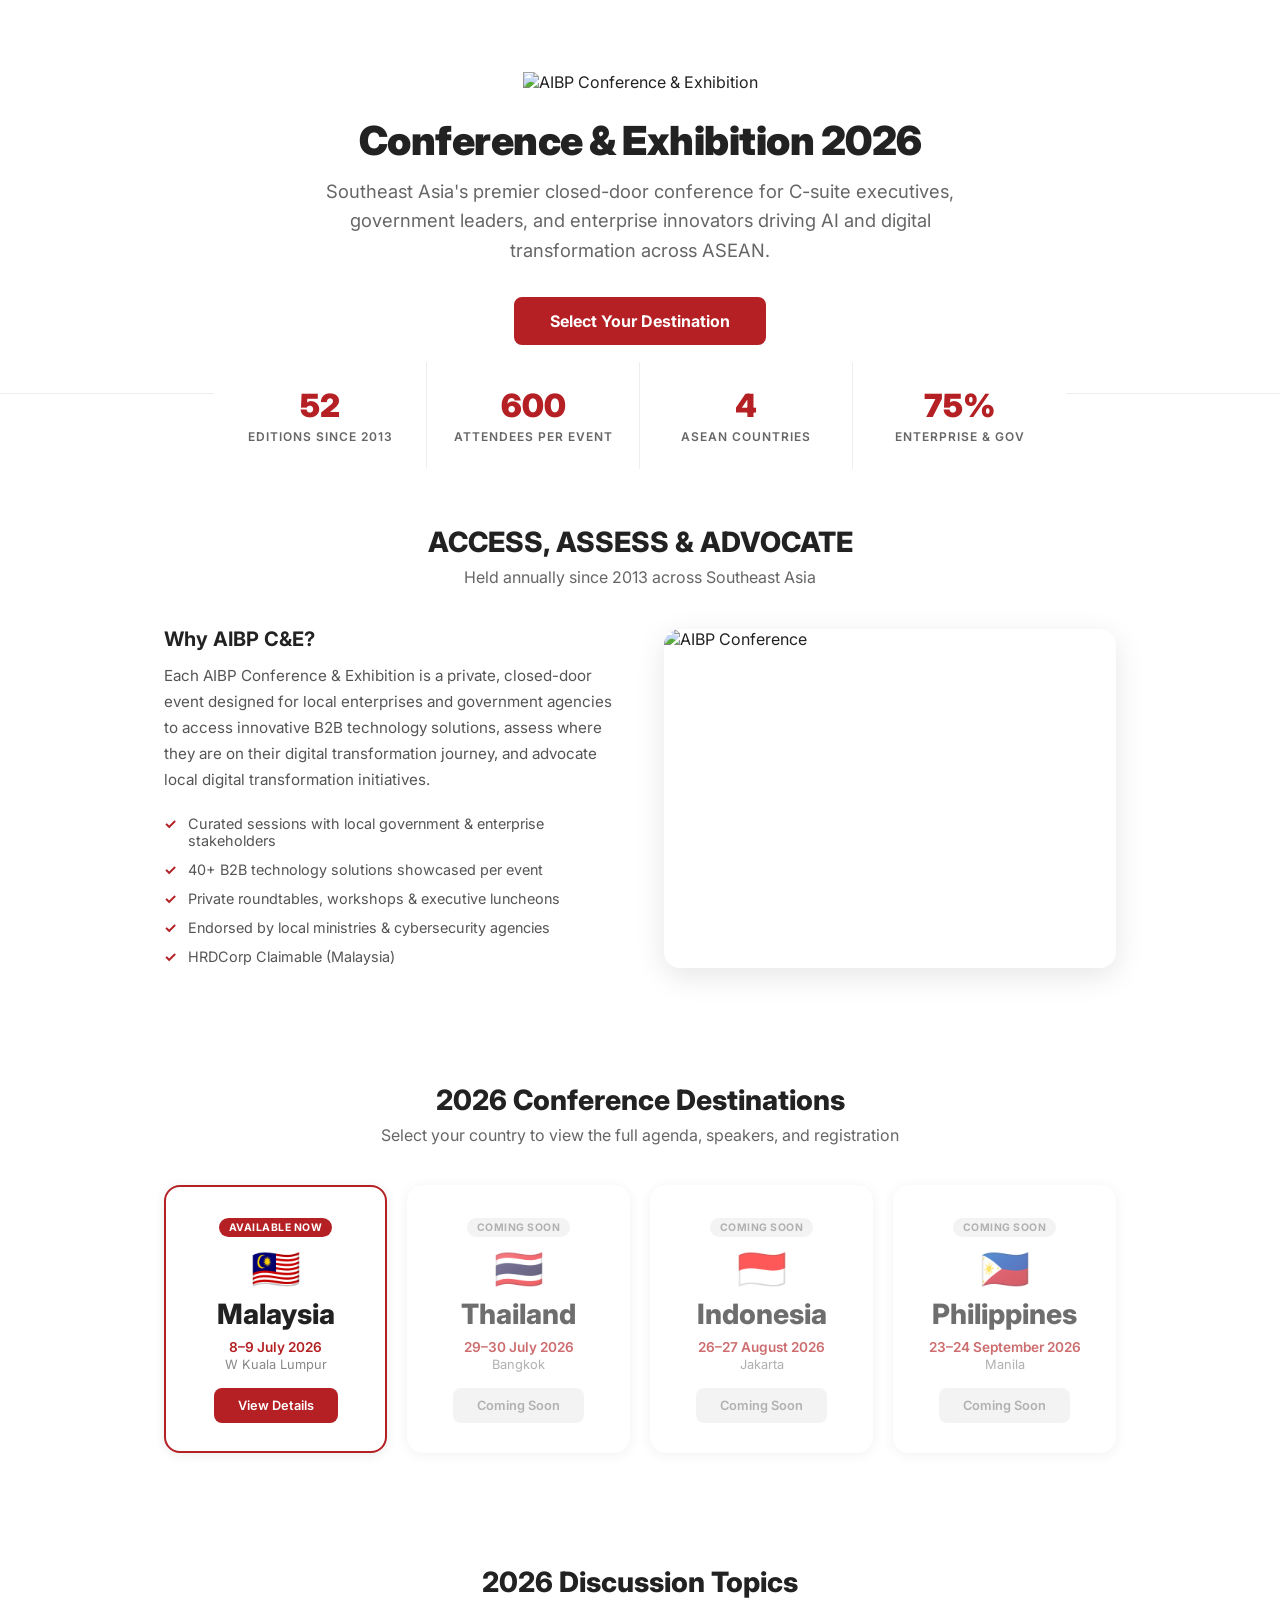
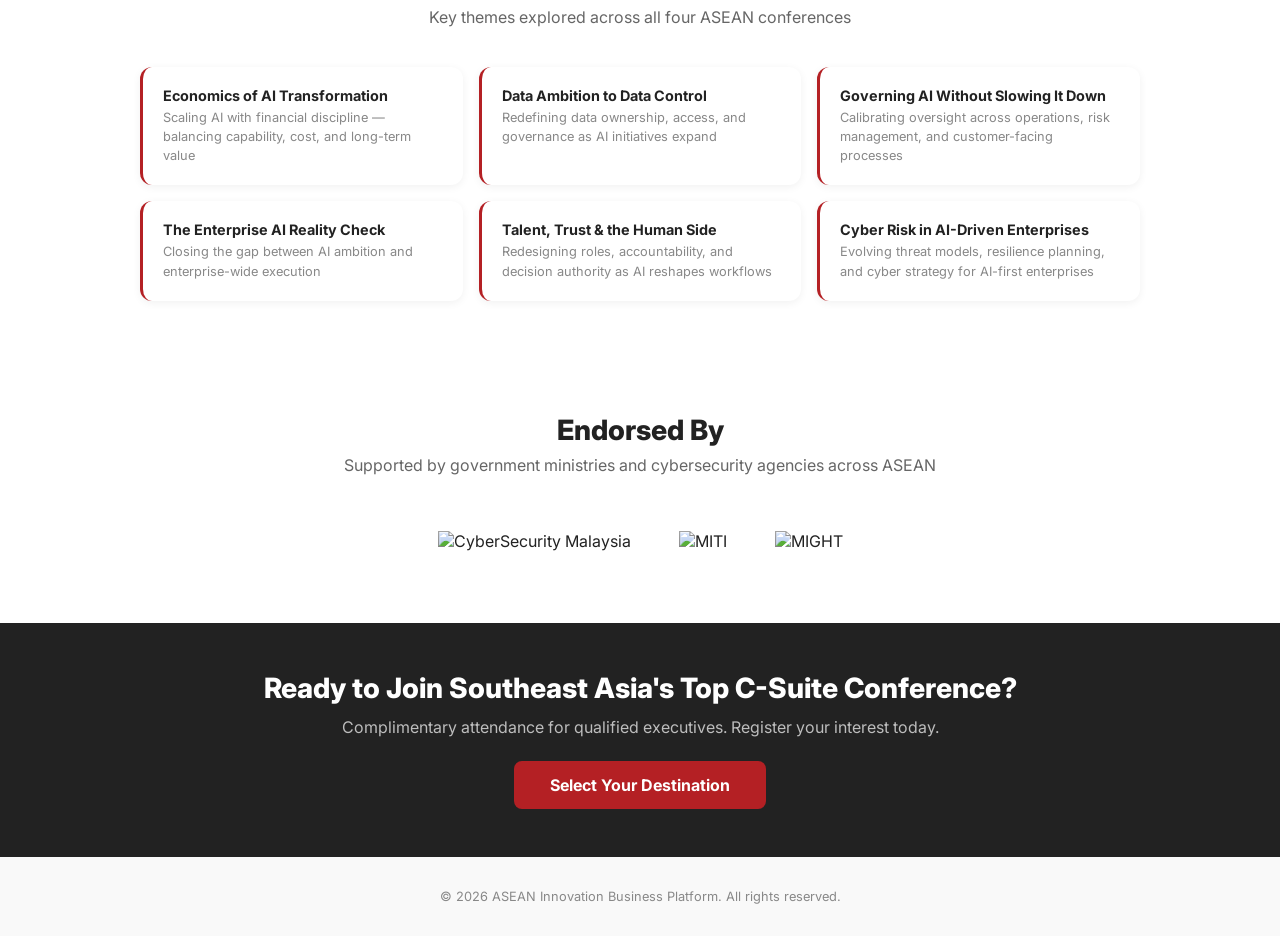
==== index.html @ 48648d50 "fix: tone down hub page to match aibp.sg — white bg, red accents only - Hero: white background (was " ====
<!DOCTYPE html>
<html lang="en">
<head>
    <meta charset="UTF-8">
    <meta name="viewport" content="width=device-width, initial-scale=1.0">
    <title>AIBP Conference & Exhibition 2026 | ASEAN Innovation Business Platform</title>
    <meta name="description" content="AIBP Conference & Exhibition 2026 across ASEAN — Malaysia, Thailand, Indonesia, Philippines. Join 600+ C-suite executives shaping digital transformation.">
    <link href="https://fonts.googleapis.com/css2?family=Inter:wght@400;500;600;700;800;900&display=swap" rel="stylesheet">
    <style>
        *, *::before, *::after { margin: 0; padding: 0; box-sizing: border-box; }
        html { scroll-behavior: smooth; }
        body { font-family: 'Inter', sans-serif; color: #222; background: #fff; }
        a { text-decoration: none; }

        /* Hero */
        .hub-hero {
            background: #fff;
            color: #222;
            text-align: center;
            padding: 4.5rem 1.5rem 3rem;
            border-bottom: 1px solid #eee;
        }
        .hub-logo { max-width: 440px; height: auto; margin-bottom: 1.5rem; }
        .hub-hero h1 { font-size: 2.5rem; font-weight: 900; margin-bottom: 0.75rem; letter-spacing: -0.5px; color: #222; }
        .hub-hero p { font-size: 1.15rem; color: #666; max-width: 640px; margin: 0 auto 2rem; line-height: 1.6; }
        .hub-hero-cta { display: inline-block; background: #b42024; color: #fff; padding: 14px 36px; border-radius: 8px; font-weight: 700; font-size: 1rem; transition: background 0.2s, transform 0.15s; }
        .hub-hero-cta:hover { background: #931a1d; transform: translateY(-2px); }

        /* Stats */
        .hub-stats {
            display: grid;
            grid-template-columns: repeat(4, 1fr);
            max-width: 900px;
            margin: -2rem auto 0;
            padding: 0 1.5rem;
            position: relative;
            z-index: 2;
        }
        .hub-stat {
            background: #fff;
            text-align: center;
            padding: 1.5rem 1rem;
            border-right: 1px solid #eee;
        }
        .hub-stat:first-child { border-radius: 12px 0 0 12px; }
        .hub-stat:last-child { border-radius: 0 12px 12px 0; border-right: none; }
        .hub-stat-num { font-size: 2rem; font-weight: 900; color: #b42024; display: block; }
        .hub-stat-label { font-size: 0.75rem; color: #666; font-weight: 600; text-transform: uppercase; letter-spacing: 1px; margin-top: 4px; }

        /* Section */
        .hub-section { max-width: 1000px; margin: 0 auto; padding: 3.5rem 1.5rem; }
        .hub-section h2 { font-size: 1.75rem; font-weight: 800; text-align: center; margin-bottom: 0.5rem; color: #222; }
        .hub-section .sub { font-size: 1rem; color: #666; text-align: center; margin-bottom: 2.5rem; }

        /* About grid */
        .hub-about { display: grid; grid-template-columns: 1fr 1fr; gap: 3rem; align-items: center; margin-top: 1rem; }
        .hub-about-text h3 { font-size: 1.25rem; font-weight: 700; color: #222; margin-bottom: 0.75rem; }
        .hub-about-text p { font-size: 0.95rem; color: #555; line-height: 1.7; margin-bottom: 1rem; }
        .hub-about-features { list-style: none; }
        .hub-about-features li { padding: 6px 0 6px 24px; position: relative; font-size: 0.9rem; color: #555; }
        .hub-about-features li::before { content: "\2713"; position: absolute; left: 0; color: #b42024; font-weight: 700; }
        .hub-about-img { width: 100%; border-radius: 16px; object-fit: cover; aspect-ratio: 4/3; box-shadow: 0 8px 30px rgba(0,0,0,0.1); }

        /* Country cards */
        .hub-grid {
            display: grid;
            grid-template-columns: repeat(4, 1fr);
            gap: 1.25rem;
        }
        .hub-card {
            background: #fff;
            border-radius: 16px;
            padding: 1.75rem 1.25rem;
            text-align: center;
            box-shadow: 0 2px 12px rgba(0,0,0,0.08);
            transition: transform 0.2s, box-shadow 0.2s;
            border: 2px solid transparent;
            position: relative;
        }
        .hub-card:hover { transform: translateY(-4px); box-shadow: 0 8px 24px rgba(0,0,0,0.12); }
        .hub-card--active { border-color: #b42024; }
        .hub-card--soon { opacity: 0.65; }
        .hub-card--soon:hover { opacity: 0.8; }
        .hub-badge { display: inline-block; font-size: 0.65rem; font-weight: 700; text-transform: uppercase; letter-spacing: 0.5px; padding: 3px 10px; border-radius: 999px; margin-bottom: 0.75rem; }
        .hub-badge--available { background: #b42024; color: #fff; }
        .hub-badge--soon { background: #eee; color: #888; }
        .hub-flag { font-size: 2.5rem; line-height: 1; margin-bottom: 0.5rem; }
        .hub-country { font-size: 1.15rem; font-weight: 700; margin-bottom: 0.35rem; }
        .hub-date { font-size: 0.85rem; font-weight: 600; color: #b42024; margin-bottom: 0.15rem; }
        .hub-venue { font-size: 0.8rem; color: #888; margin-bottom: 1rem; }
        .hub-btn { display: inline-block; padding: 10px 24px; border-radius: 8px; font-size: 0.8rem; font-weight: 600; transition: all 0.2s; }
        .hub-btn--primary { background: #b42024; color: #fff; }
        .hub-btn--primary:hover { background: #931a1d; }
        .hub-btn--disabled { background: #eee; color: #888; cursor: default; pointer-events: none; }

        /* Topics */
        .hub-topics {
            display: grid;
            grid-template-columns: repeat(3, 1fr);
            gap: 1rem;
            margin-top: 0.5rem;
        }
        .hub-topic {
            background: #fff;
            border-radius: 12px;
            padding: 1.25rem;
            border-left: 3px solid #b42024;
            box-shadow: 0 2px 8px rgba(0,0,0,0.06);
        }
        .hub-topic h4 { font-size: 0.9rem; font-weight: 700; color: #222; margin-bottom: 4px; }
        .hub-topic p { font-size: 0.8rem; color: #888; line-height: 1.5; }

        /* Endorsers */
        .hub-endorsers {
            display: flex;
            justify-content: center;
            align-items: center;
            gap: 3rem;
            flex-wrap: wrap;
            padding: 1rem 0;
        }
        .hub-endorsers img { max-height: 100px; max-width: 240px; object-fit: contain; }

        /* CTA banner */
        .hub-cta-banner {
            background: #222;
            color: #fff;
            text-align: center;
            padding: 3rem 1.5rem;
        }
        .hub-cta-banner h2 { font-size: 1.75rem; font-weight: 800; margin-bottom: 0.75rem; }
        .hub-cta-banner p { color: rgba(255,255,255,0.7); margin-bottom: 1.5rem; font-size: 1rem; }
        .hub-cta-banner a { display: inline-block; background: #b42024; color: #fff; padding: 14px 36px; border-radius: 8px; font-weight: 700; transition: background 0.2s; }
        .hub-cta-banner a:hover { background: #931a1d; }

        /* Footer */
        .hub-footer { text-align: center; padding: 2rem 1.5rem; font-size: 0.8rem; color: #888; background: #f9f9f9; }

        /* Responsive */
        @media (max-width: 900px) {
            .hub-grid { grid-template-columns: repeat(2, 1fr); }
            .hub-topics { grid-template-columns: 1fr 1fr; }
        }
        @media (max-width: 640px) {
            .hub-hero h1 { font-size: 1.75rem; }
            .hub-hero p { font-size: 1rem; }
            .hub-stats { grid-template-columns: repeat(2, 1fr); }
            .hub-stat:nth-child(2) { border-radius: 0 12px 0 0; border-right: none; }
            .hub-stat:nth-child(1) { border-radius: 12px 0 0 0; }
            .hub-stat:nth-child(3) { border-radius: 0 0 0 12px; }
            .hub-stat:nth-child(4) { border-radius: 0 0 12px 0; }
            .hub-grid { grid-template-columns: 1fr; }
            .hub-topics { grid-template-columns: 1fr; }
            .hub-about { grid-template-columns: 1fr; }
            .hub-logo { max-width: 220px; }
        }
    </style>
</head>
<body>

<!-- Hero -->
<section class="hub-hero">
    <img src="https://images.squarespace-cdn.com/content/6316ec4bc3127239ee7b0786/1716539968465-AG33I78VY2N3EPY2H12P/AIBP+Conference+%26+Exhibition+Logo.png?content-type=image%2Fpng" alt="AIBP Conference & Exhibition" class="hub-logo">
    <h1>Conference & Exhibition 2026</h1>
    <p>Southeast Asia's premier closed-door conference for C-suite executives, government leaders, and enterprise innovators driving AI and digital transformation across ASEAN.</p>
    <a href="#destinations" class="hub-hero-cta">Select Your Destination</a>
</section>

<!-- Stats -->
<div class="hub-stats">
    <div class="hub-stat"><span class="hub-stat-num">52</span><span class="hub-stat-label">Editions Since 2013</span></div>
    <div class="hub-stat"><span class="hub-stat-num">600</span><span class="hub-stat-label">Attendees Per Event</span></div>
    <div class="hub-stat"><span class="hub-stat-num">4</span><span class="hub-stat-label">ASEAN Countries</span></div>
    <div class="hub-stat"><span class="hub-stat-num">75%</span><span class="hub-stat-label">Enterprise & Gov</span></div>
</div>

<!-- About -->
<section class="hub-section">
    <h2>ACCESS, ASSESS & ADVOCATE</h2>
    <p class="sub">Held annually since 2013 across Southeast Asia</p>
    <div class="hub-about">
        <div class="hub-about-text">
            <h3>Why AIBP C&E?</h3>
            <p>Each AIBP Conference & Exhibition is a private, closed-door event designed for local enterprises and government agencies to access innovative B2B technology solutions, assess where they are on their digital transformation journey, and advocate local digital transformation initiatives.</p>
            <ul class="hub-about-features">
                <li>Curated sessions with local government & enterprise stakeholders</li>
                <li>40+ B2B technology solutions showcased per event</li>
                <li>Private roundtables, workshops & executive luncheons</li>
                <li>Endorsed by local ministries & cybersecurity agencies</li>
                <li>HRDCorp Claimable (Malaysia)</li>
            </ul>
        </div>
        <img src="https://images.squarespace-cdn.com/content/v1/6316ec4bc3127239ee7b0786/1662446705204-MY6KP22CR0LCW8GGX3HV/img225.jpg?format=750w" alt="AIBP Conference" class="hub-about-img">
    </div>
</section>

<!-- Destinations -->
<section class="hub-section" id="destinations">
    <h2>2026 Conference Destinations</h2>
    <p class="sub">Select your country to view the full agenda, speakers, and registration</p>
    <div class="hub-grid">
        <div class="hub-card hub-card--active">
            <span class="hub-badge hub-badge--available">Available Now</span>
            <div class="hub-flag">&#x1F1F2;&#x1F1FE;</div>
            <h2 class="hub-country">Malaysia</h2>
            <p class="hub-date">8–9 July 2026</p>
            <p class="hub-venue">W Kuala Lumpur</p>
            <a href="malaysia.html" class="hub-btn hub-btn--primary">View Details</a>
        </div>
        <div class="hub-card hub-card--soon">
            <span class="hub-badge hub-badge--soon">Coming Soon</span>
            <div class="hub-flag">&#x1F1F9;&#x1F1ED;</div>
            <h2 class="hub-country">Thailand</h2>
            <p class="hub-date">29–30 July 2026</p>
            <p class="hub-venue">Bangkok</p>
            <a class="hub-btn hub-btn--disabled">Coming Soon</a>
        </div>
        <div class="hub-card hub-card--soon">
            <span class="hub-badge hub-badge--soon">Coming Soon</span>
            <div class="hub-flag">&#x1F1EE;&#x1F1E9;</div>
            <h2 class="hub-country">Indonesia</h2>
            <p class="hub-date">26–27 August 2026</p>
            <p class="hub-venue">Jakarta</p>
            <a class="hub-btn hub-btn--disabled">Coming Soon</a>
        </div>
        <div class="hub-card hub-card--soon">
            <span class="hub-badge hub-badge--soon">Coming Soon</span>
            <div class="hub-flag">&#x1F1F5;&#x1F1ED;</div>
            <h2 class="hub-country">Philippines</h2>
            <p class="hub-date">23–24 September 2026</p>
            <p class="hub-venue">Manila</p>
            <a class="hub-btn hub-btn--disabled">Coming Soon</a>
        </div>
    </div>
</section>

<!-- Discussion Topics -->
<section class="hub-section" style="background:#fff; max-width:100%; padding: 3.5rem 1.5rem;">
    <div style="max-width:1000px; margin:0 auto;">
        <h2>2026 Discussion Topics</h2>
        <p class="sub">Key themes explored across all four ASEAN conferences</p>
        <div class="hub-topics">
            <div class="hub-topic"><h4>Economics of AI Transformation</h4><p>Scaling AI with financial discipline — balancing capability, cost, and long-term value</p></div>
            <div class="hub-topic"><h4>Data Ambition to Data Control</h4><p>Redefining data ownership, access, and governance as AI initiatives expand</p></div>
            <div class="hub-topic"><h4>Governing AI Without Slowing It Down</h4><p>Calibrating oversight across operations, risk management, and customer-facing processes</p></div>
            <div class="hub-topic"><h4>The Enterprise AI Reality Check</h4><p>Closing the gap between AI ambition and enterprise-wide execution</p></div>
            <div class="hub-topic"><h4>Talent, Trust & the Human Side</h4><p>Redesigning roles, accountability, and decision authority as AI reshapes workflows</p></div>
            <div class="hub-topic"><h4>Cyber Risk in AI-Driven Enterprises</h4><p>Evolving threat models, resilience planning, and cyber strategy for AI-first enterprises</p></div>
        </div>
    </div>
</section>

<!-- Endorsed -->
<section class="hub-section">
    <h2>Endorsed By</h2>
    <p class="sub">Supported by government ministries and cybersecurity agencies across ASEAN</p>
    <div class="hub-endorsers">
        <img src="https://images.squarespace-cdn.com/content/v1/6316ec4bc3127239ee7b0786/3ad2a4b7-608b-4555-aaea-90bc7c5eba1d/CyberSecurity+Malaysia.png?format=300w" alt="CyberSecurity Malaysia">
        <img src="https://images.squarespace-cdn.com/content/v1/6316ec4bc3127239ee7b0786/127970aa-2c97-4604-ae54-da8514ea26c7/LOGO+MITI+%28JATA%29_NEW2023-bi.png?format=300w" alt="MITI">
        <img src="https://images.squarespace-cdn.com/content/v1/6316ec4bc3127239ee7b0786/4add81ba-af60-4aa1-a537-ad76790c5e4c/MIGHT.png?format=300w" alt="MIGHT">
    </div>
</section>

<!-- CTA -->
<section class="hub-cta-banner">
    <h2>Ready to Join Southeast Asia's Top C-Suite Conference?</h2>
    <p>Complimentary attendance for qualified executives. Register your interest today.</p>
    <a href="#destinations">Select Your Destination</a>
</section>

<!-- Footer -->
<footer class="hub-footer">
    &copy; 2026 ASEAN Innovation Business Platform. All rights reserved.
</footer>

</body>
</html>
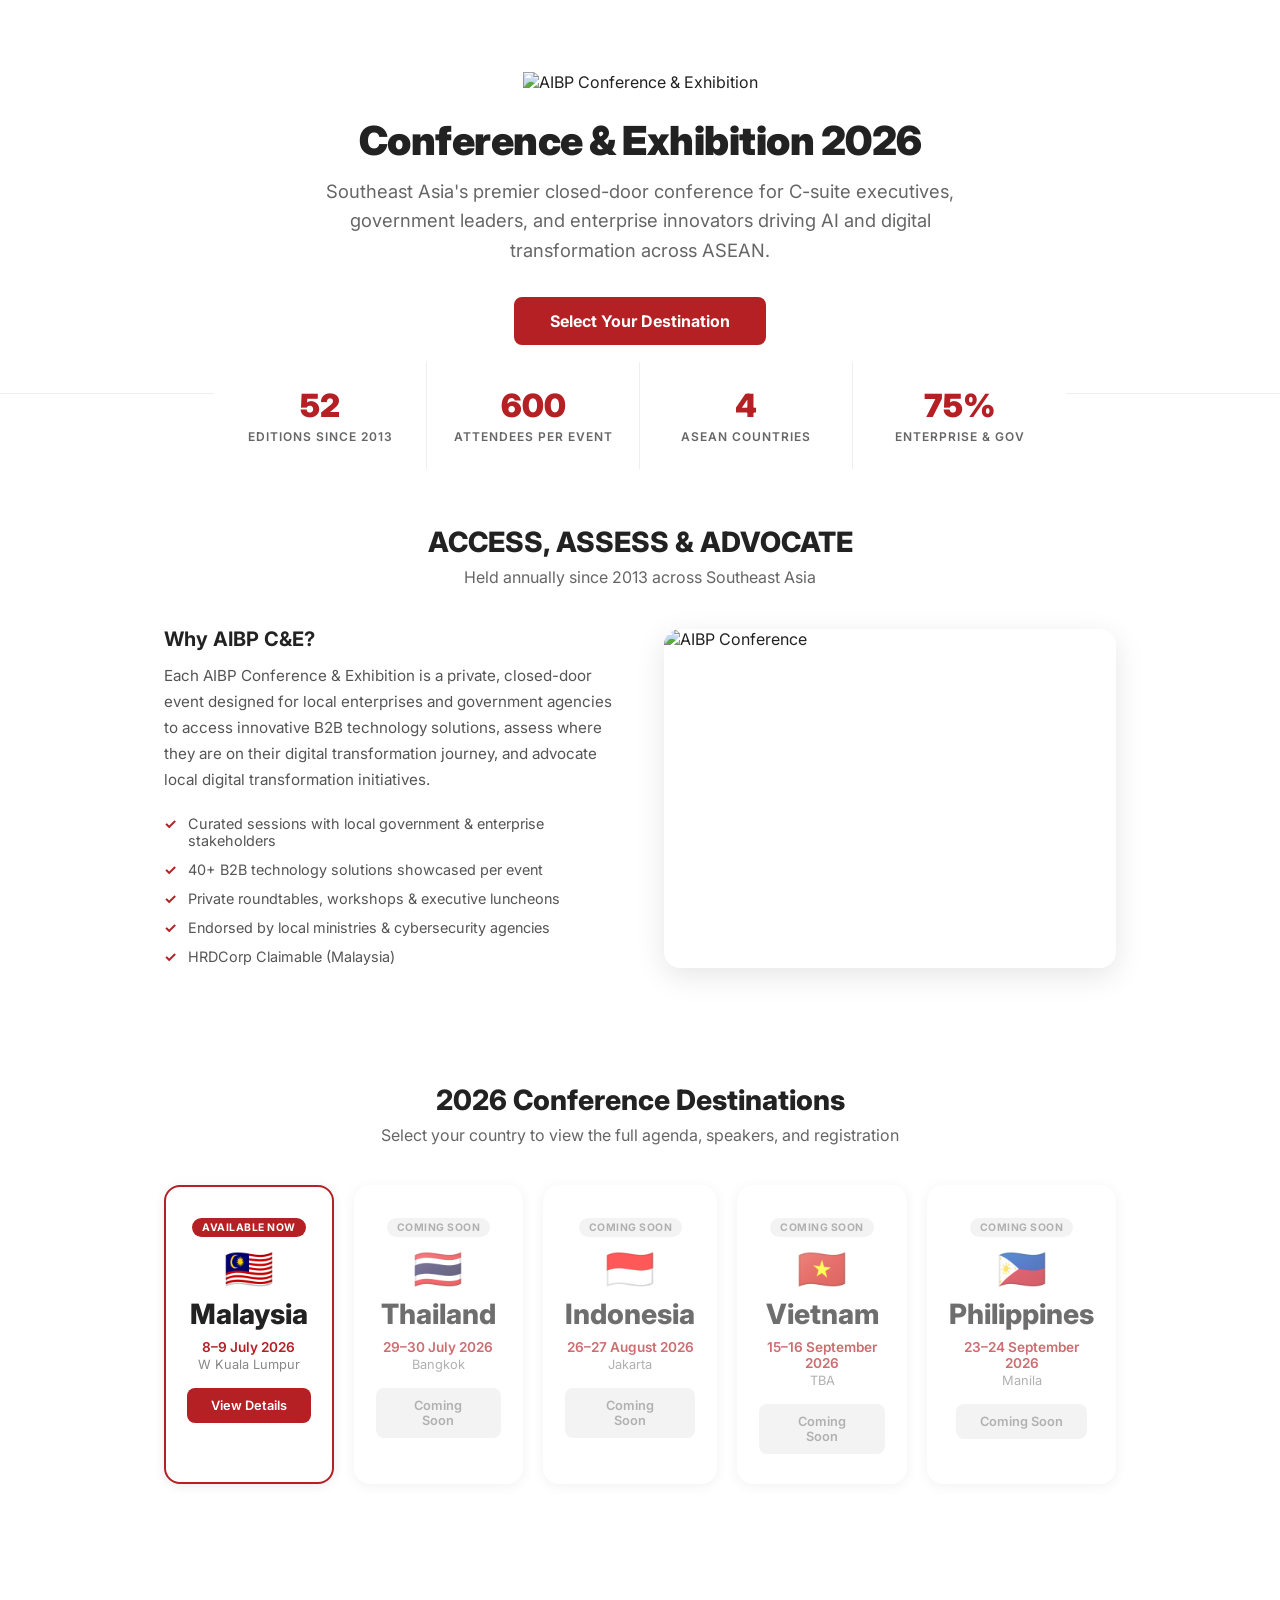
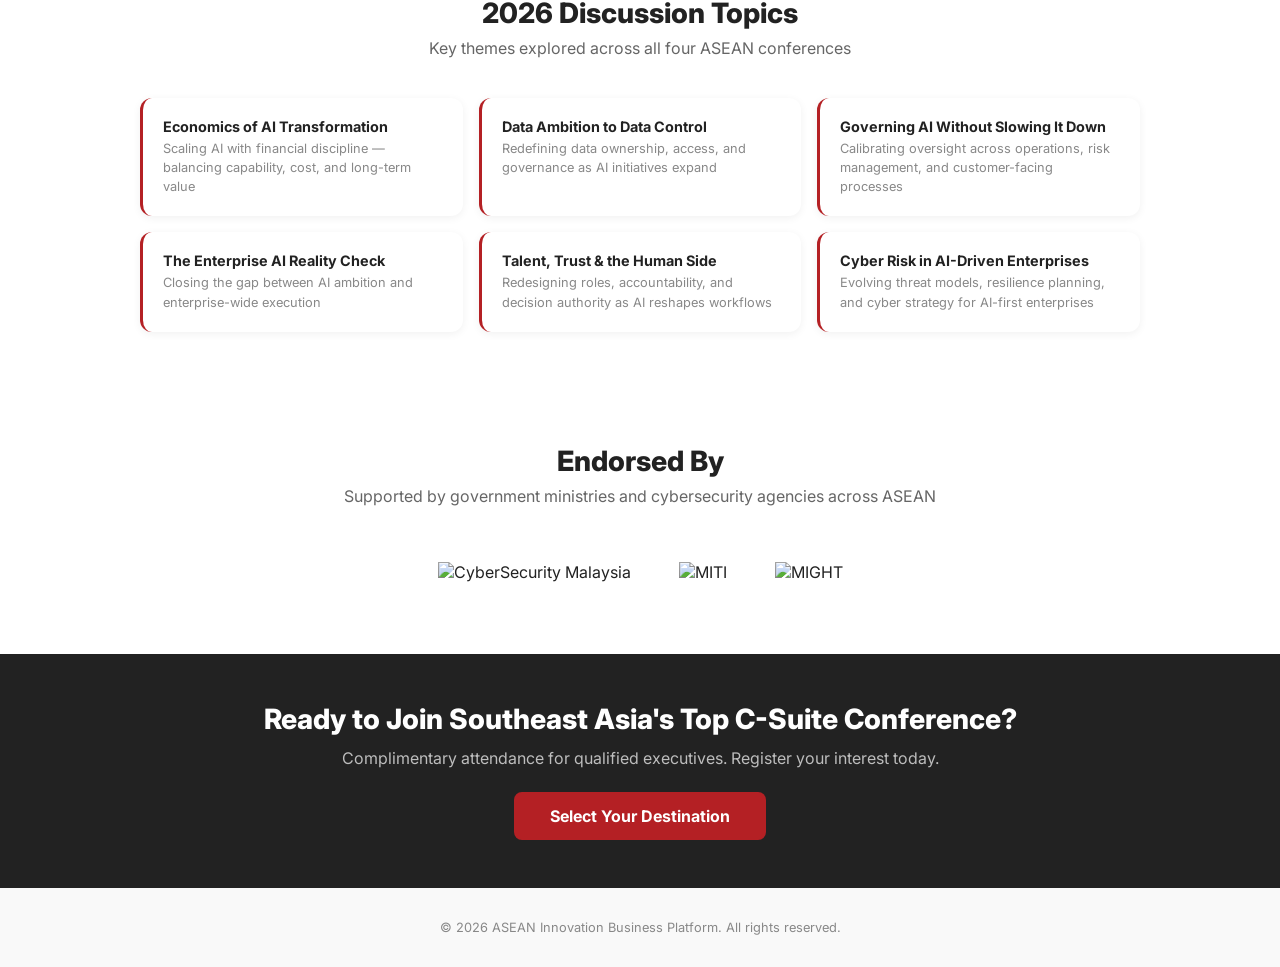
==== commit 1fb6d488: "feat: add Vietnam (15-16 Sep 2026) to hub page destinations - 5 countries now: MY, TH, ID, VN, PH - " ====
--- a/index.html
+++ b/index.html
@@ -64,7 +64,7 @@
         /* Country cards */
         .hub-grid {
             display: grid;
-            grid-template-columns: repeat(4, 1fr);
+            grid-template-columns: repeat(5, 1fr);
             gap: 1.25rem;
         }
         .hub-card {
@@ -138,7 +138,7 @@
 
         /* Responsive */
         @media (max-width: 900px) {
-            .hub-grid { grid-template-columns: repeat(2, 1fr); }
+            .hub-grid { grid-template-columns: repeat(3, 1fr); }
             .hub-topics { grid-template-columns: 1fr 1fr; }
         }
         @media (max-width: 640px) {
@@ -225,6 +225,14 @@
         </div>
         <div class="hub-card hub-card--soon">
             <span class="hub-badge hub-badge--soon">Coming Soon</span>
+            <div class="hub-flag">&#x1F1FB;&#x1F1F3;</div>
+            <h2 class="hub-country">Vietnam</h2>
+            <p class="hub-date">15–16 September 2026</p>
+            <p class="hub-venue">TBA</p>
+            <a class="hub-btn hub-btn--disabled">Coming Soon</a>
+        </div>
+        <div class="hub-card hub-card--soon">
+            <span class="hub-badge hub-badge--soon">Coming Soon</span>
             <div class="hub-flag">&#x1F1F5;&#x1F1ED;</div>
             <h2 class="hub-country">Philippines</h2>
             <p class="hub-date">23–24 September 2026</p>
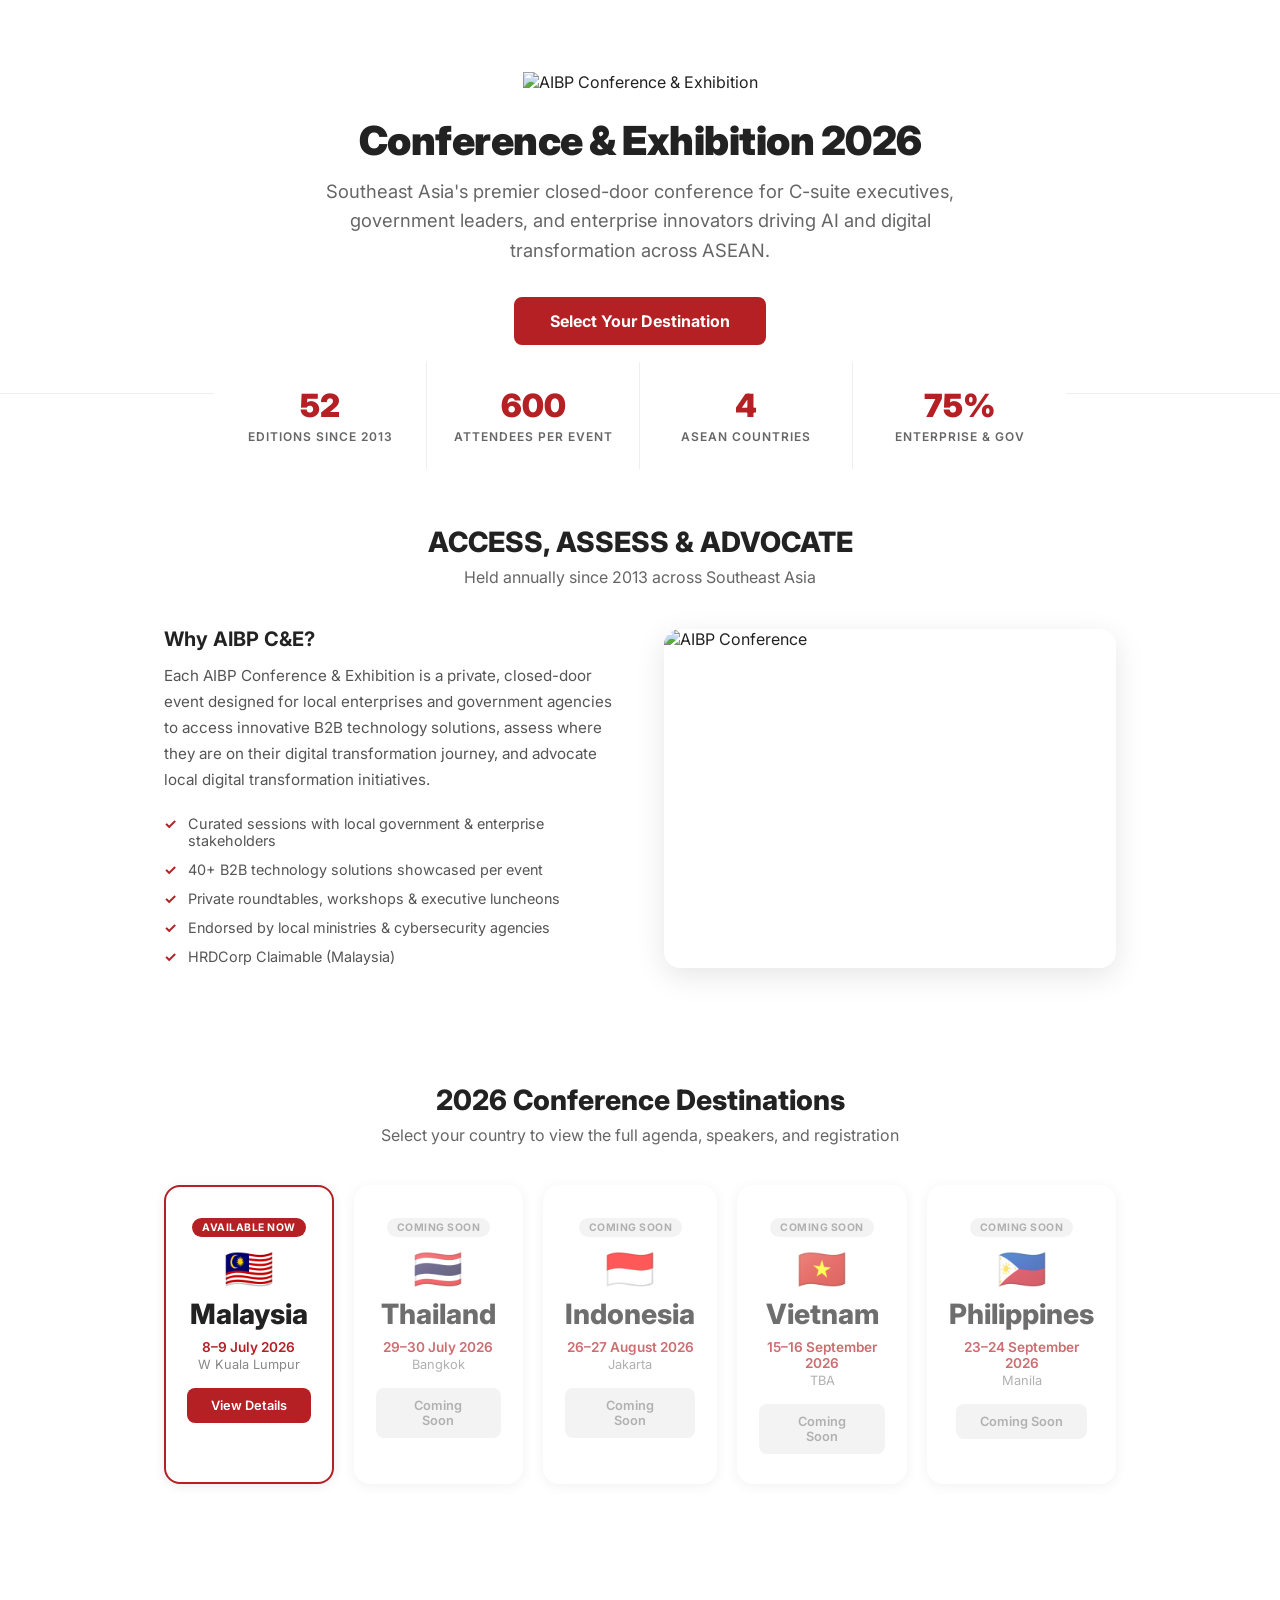
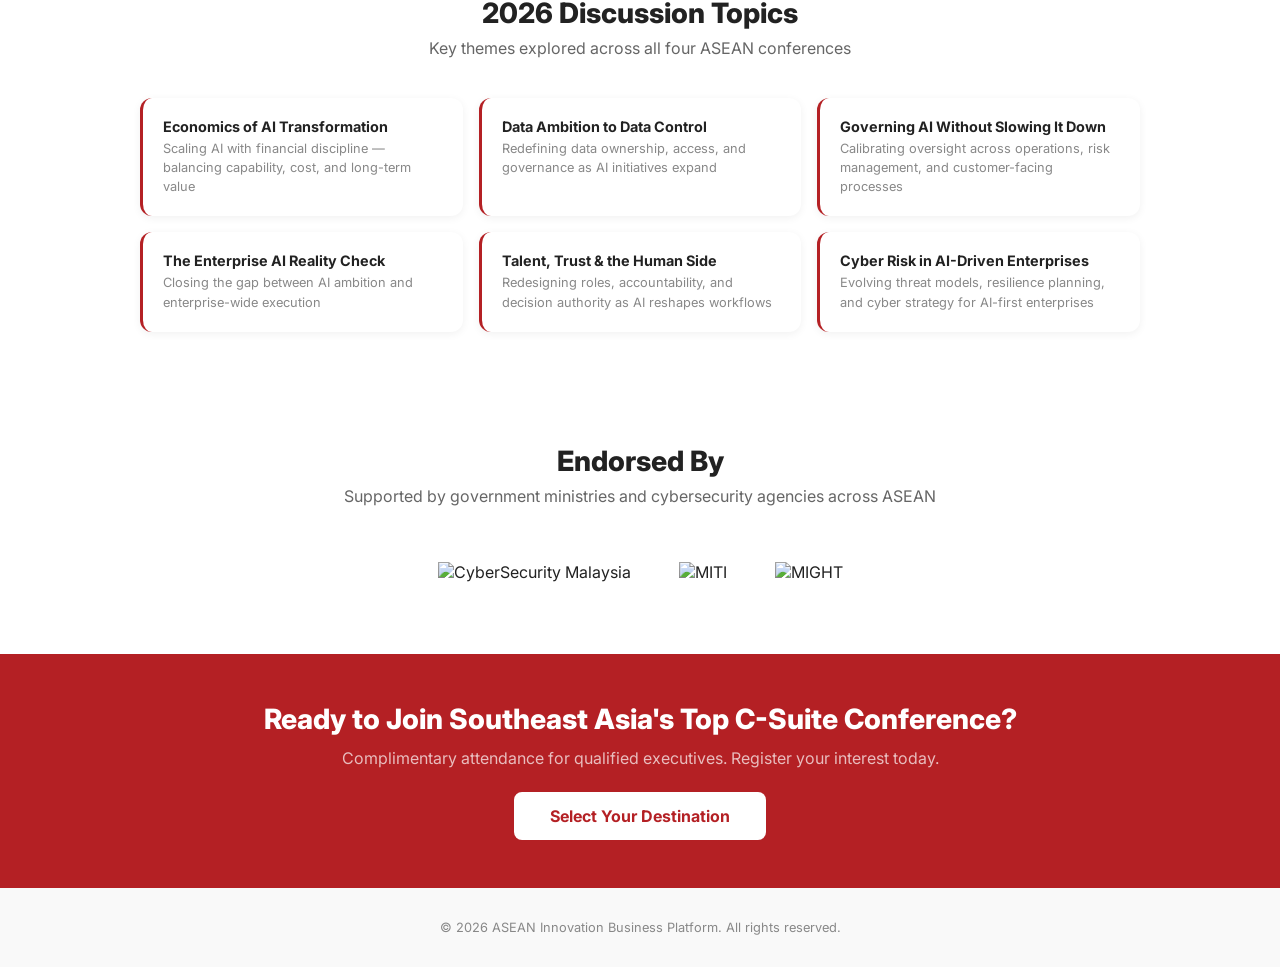
==== commit 75d3d887: "Remove all dark/black section backgrounds — use red or cream instead - Stats bar, registration, podc" ====
--- a/index.html
+++ b/index.html
@@ -123,15 +123,15 @@
 
         /* CTA banner */
         .hub-cta-banner {
-            background: #222;
+            background: #b42024;
             color: #fff;
             text-align: center;
             padding: 3rem 1.5rem;
         }
         .hub-cta-banner h2 { font-size: 1.75rem; font-weight: 800; margin-bottom: 0.75rem; }
         .hub-cta-banner p { color: rgba(255,255,255,0.7); margin-bottom: 1.5rem; font-size: 1rem; }
-        .hub-cta-banner a { display: inline-block; background: #b42024; color: #fff; padding: 14px 36px; border-radius: 8px; font-weight: 700; transition: background 0.2s; }
-        .hub-cta-banner a:hover { background: #931a1d; }
+        .hub-cta-banner a { display: inline-block; background: #fff; color: #b42024; padding: 14px 36px; border-radius: 8px; font-weight: 700; transition: background 0.2s; }
+        .hub-cta-banner a:hover { background: #f5f0eb; }
 
         /* Footer */
         .hub-footer { text-align: center; padding: 2rem 1.5rem; font-size: 0.8rem; color: #888; background: #f9f9f9; }
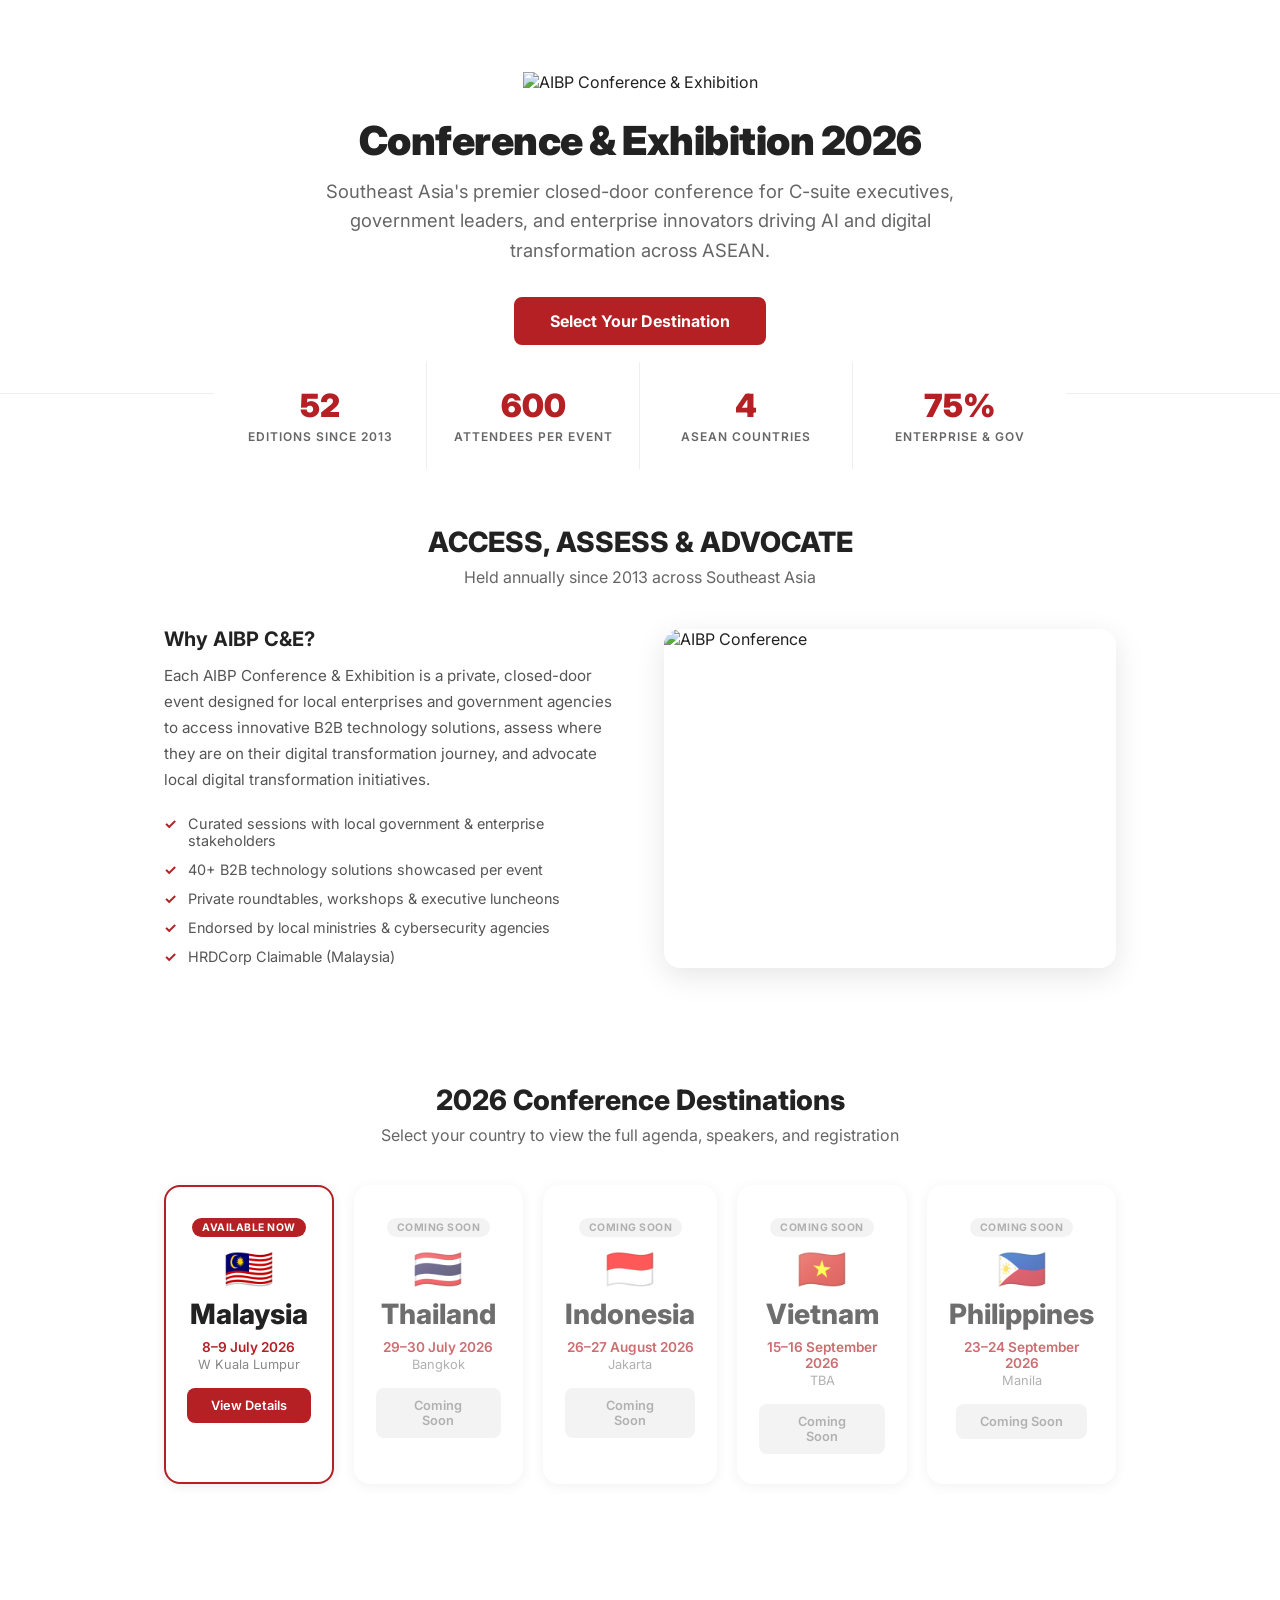
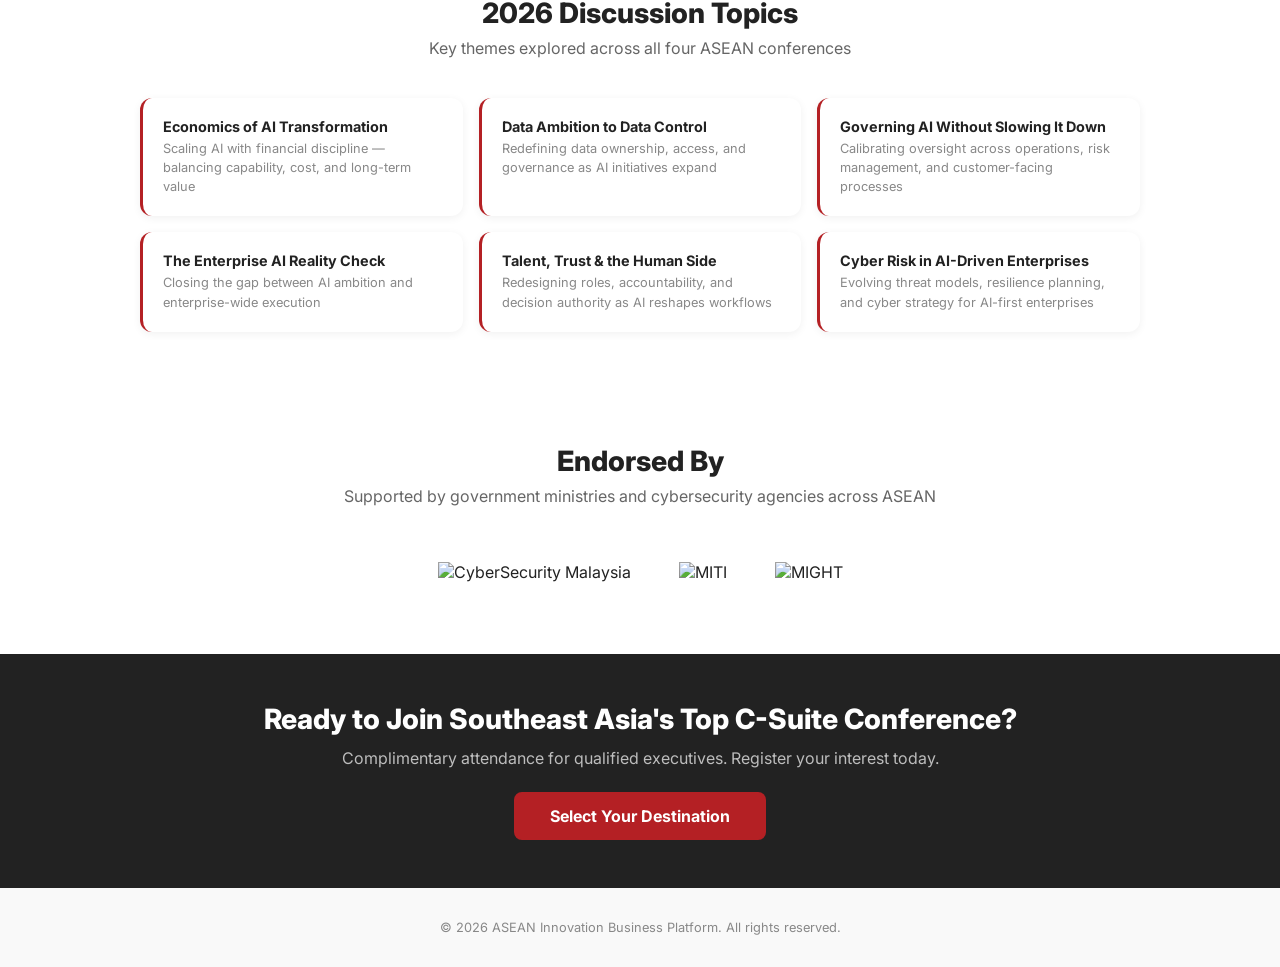
==== commit 3fcf9d67: "Revert malaysia page to original brown color scheme - styles.css restored to original brown/gold the" ====
--- a/index.html
+++ b/index.html
@@ -123,15 +123,15 @@
 
         /* CTA banner */
         .hub-cta-banner {
-            background: #b42024;
+            background: #222;
             color: #fff;
             text-align: center;
             padding: 3rem 1.5rem;
         }
         .hub-cta-banner h2 { font-size: 1.75rem; font-weight: 800; margin-bottom: 0.75rem; }
         .hub-cta-banner p { color: rgba(255,255,255,0.7); margin-bottom: 1.5rem; font-size: 1rem; }
-        .hub-cta-banner a { display: inline-block; background: #fff; color: #b42024; padding: 14px 36px; border-radius: 8px; font-weight: 700; transition: background 0.2s; }
-        .hub-cta-banner a:hover { background: #f5f0eb; }
+        .hub-cta-banner a { display: inline-block; background: #b42024; color: #fff; padding: 14px 36px; border-radius: 8px; font-weight: 700; transition: background 0.2s; }
+        .hub-cta-banner a:hover { background: #931a1d; }
 
         /* Footer */
         .hub-footer { text-align: center; padding: 2rem 1.5rem; font-size: 0.8rem; color: #888; background: #f9f9f9; }
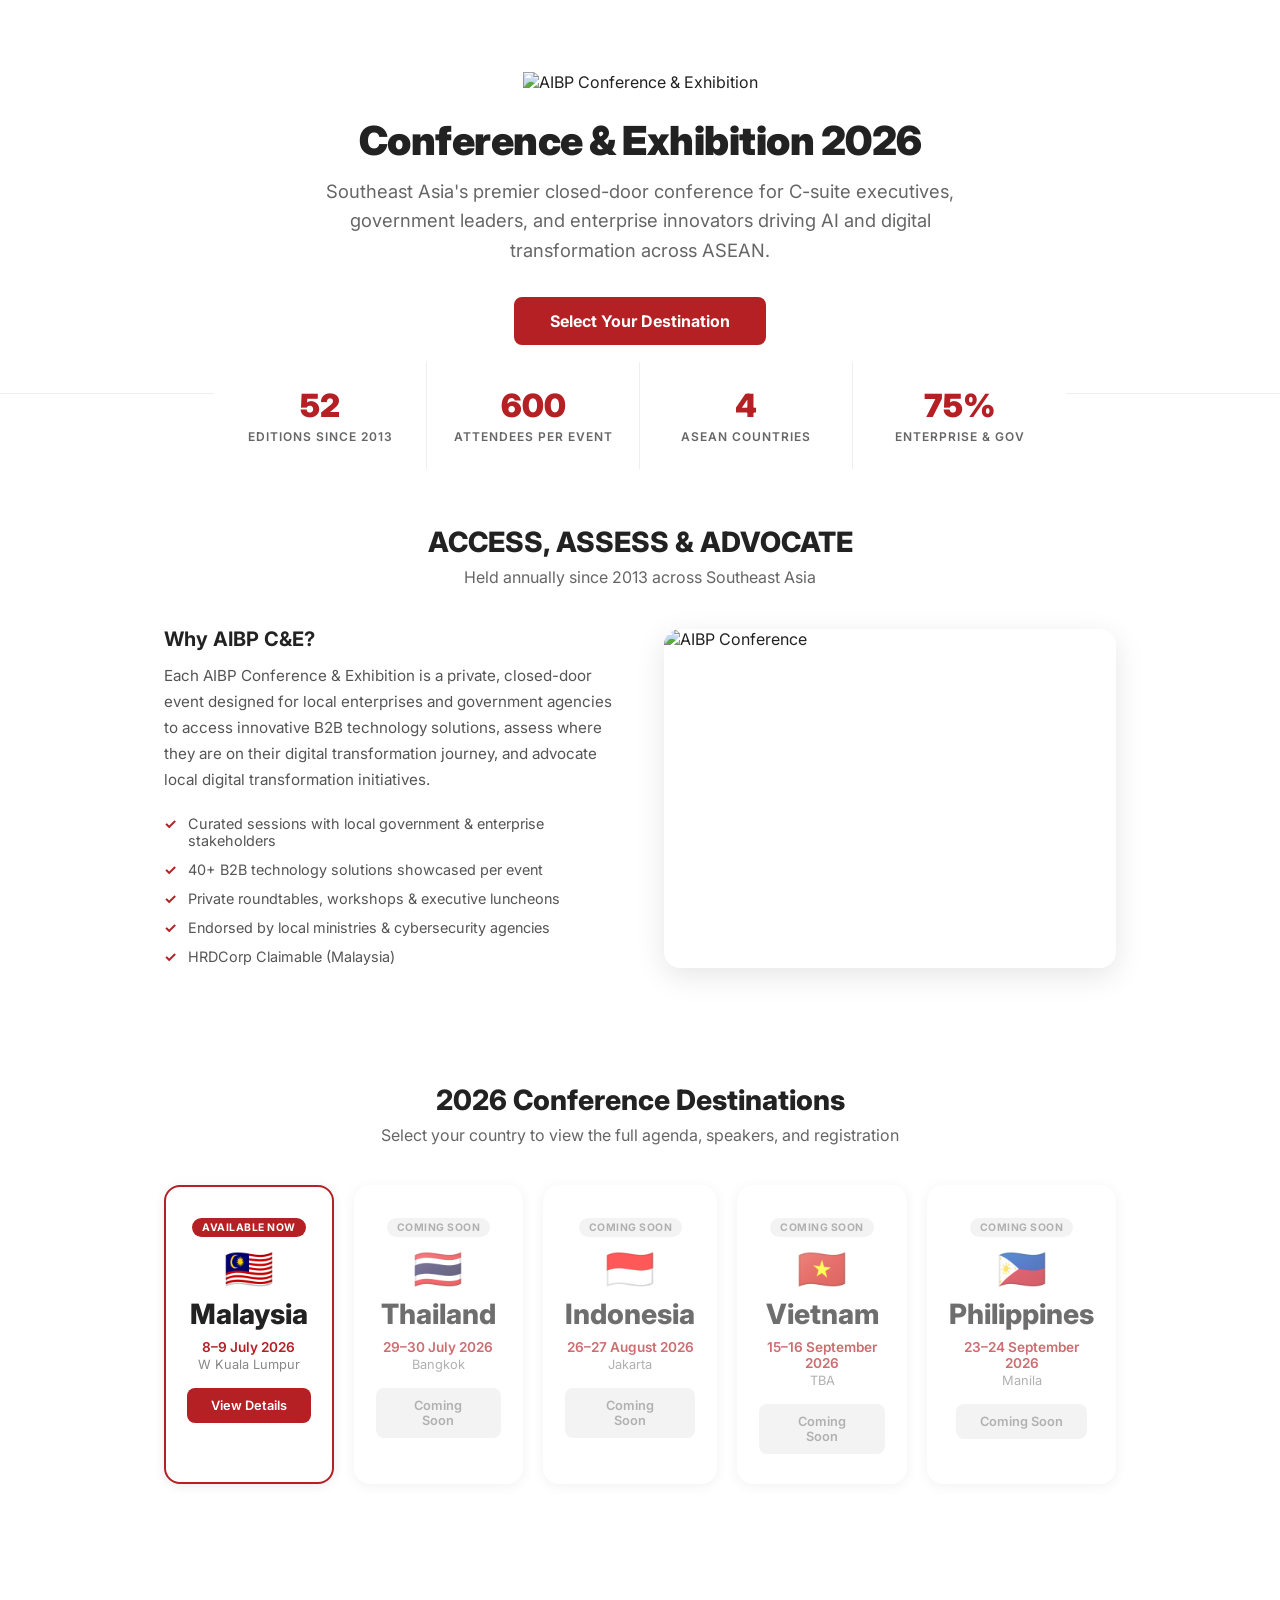
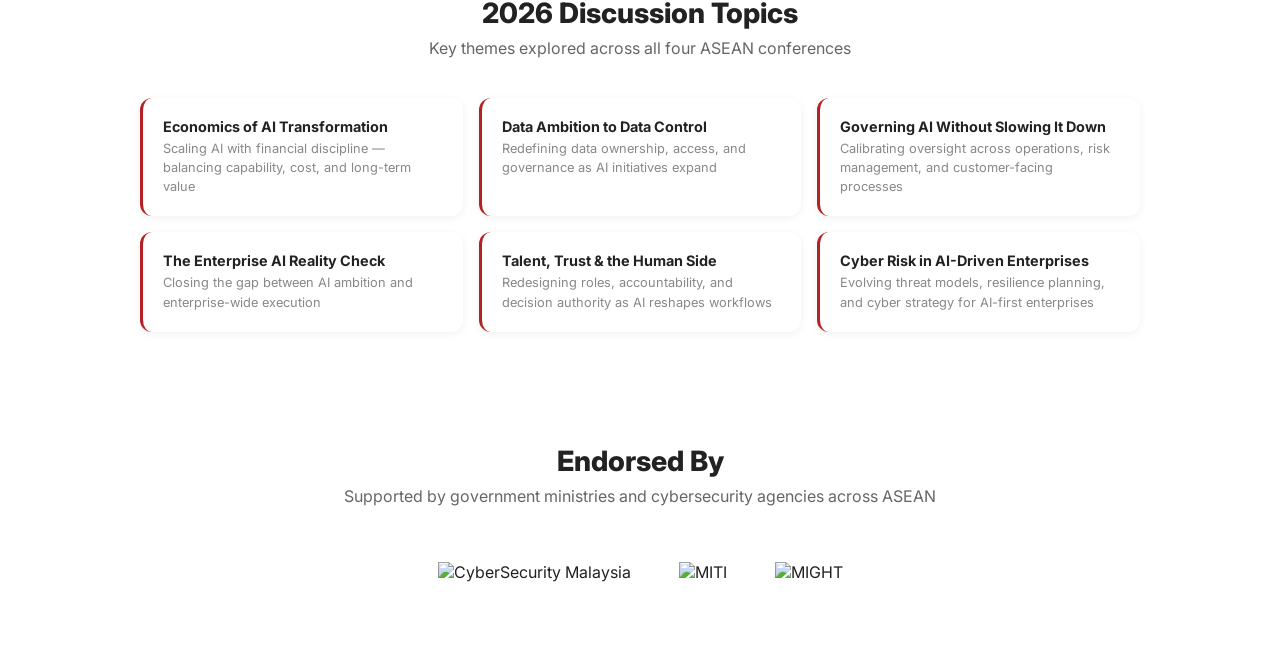
==== commit 13de5715: "Remove footers and CTA banner from all pages for Squarespace embed Squarespace provides its own foot" ====
--- a/index.html
+++ b/index.html
@@ -269,17 +269,5 @@
     </div>
 </section>
 
-<!-- CTA -->
-<section class="hub-cta-banner">
-    <h2>Ready to Join Southeast Asia's Top C-Suite Conference?</h2>
-    <p>Complimentary attendance for qualified executives. Register your interest today.</p>
-    <a href="#destinations">Select Your Destination</a>
-</section>
-
-<!-- Footer -->
-<footer class="hub-footer">
-    &copy; 2026 ASEAN Innovation Business Platform. All rights reserved.
-</footer>
-
 </body>
 </html>
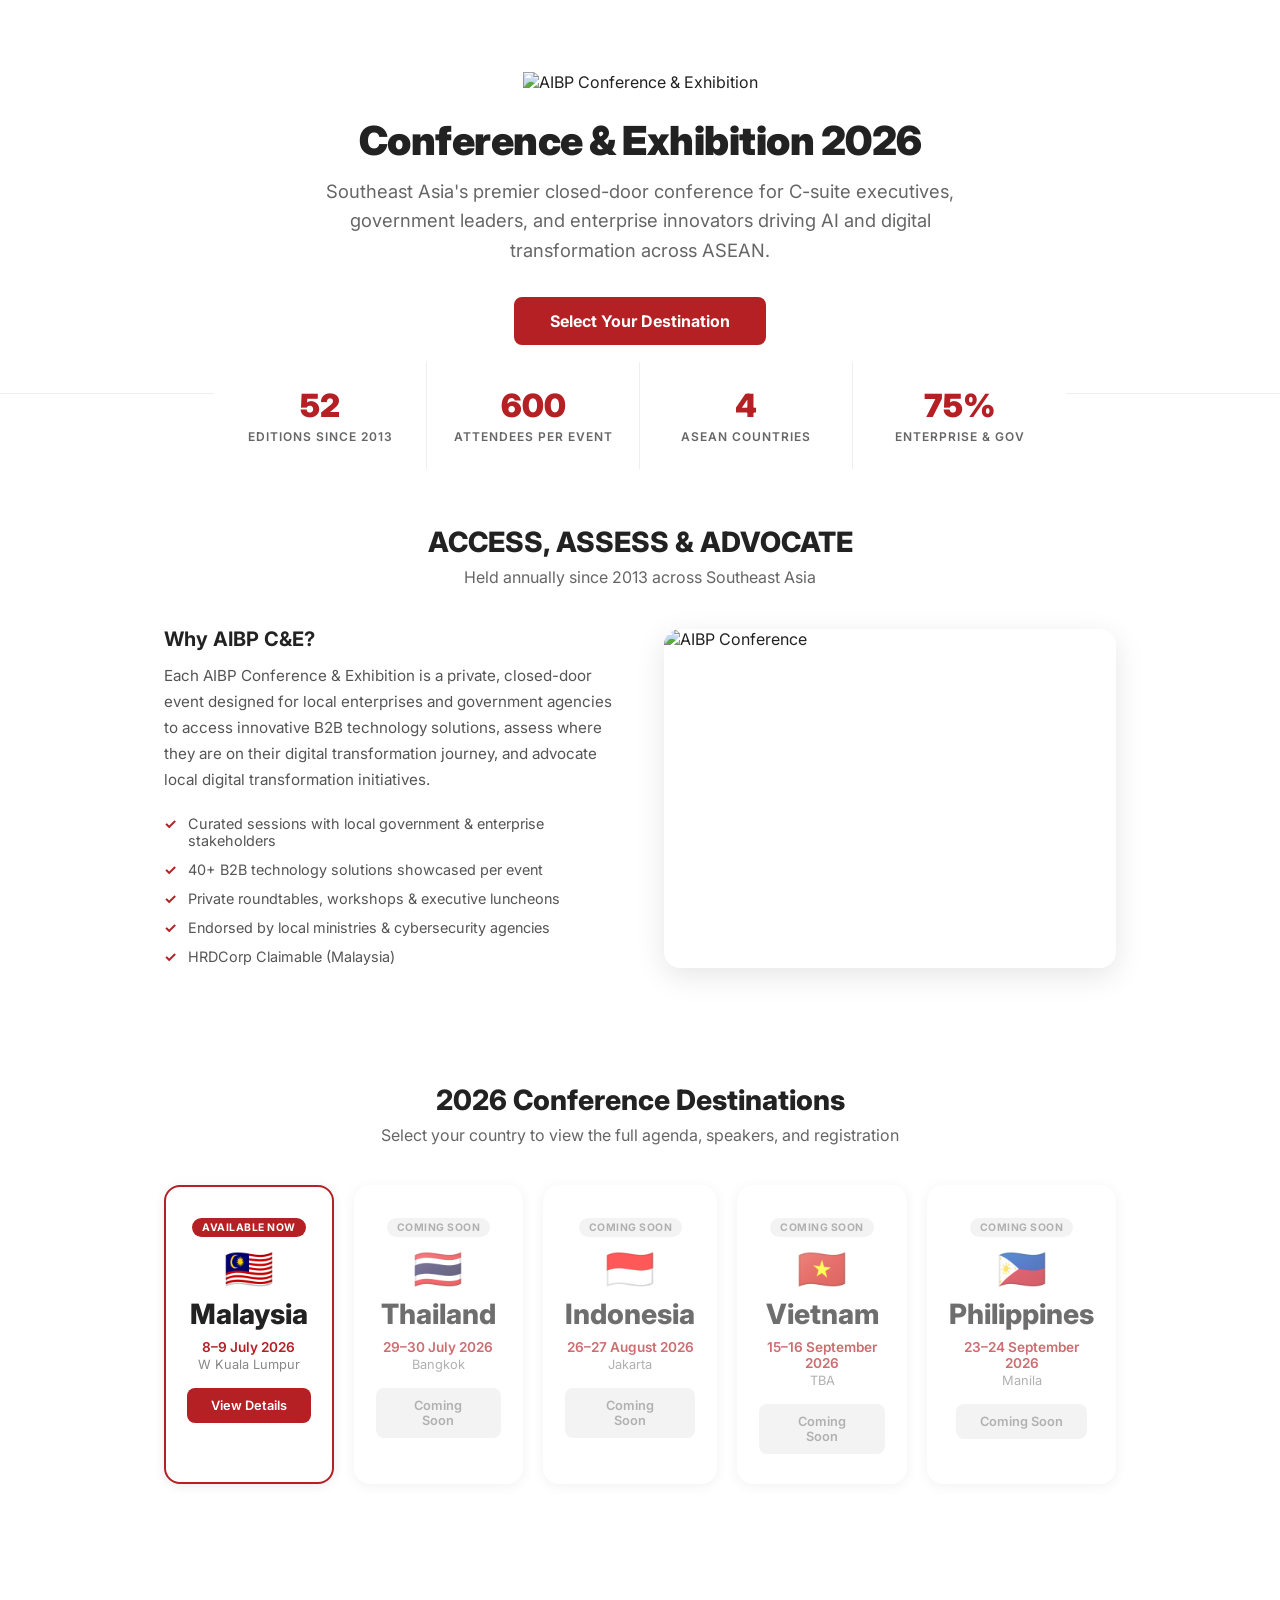
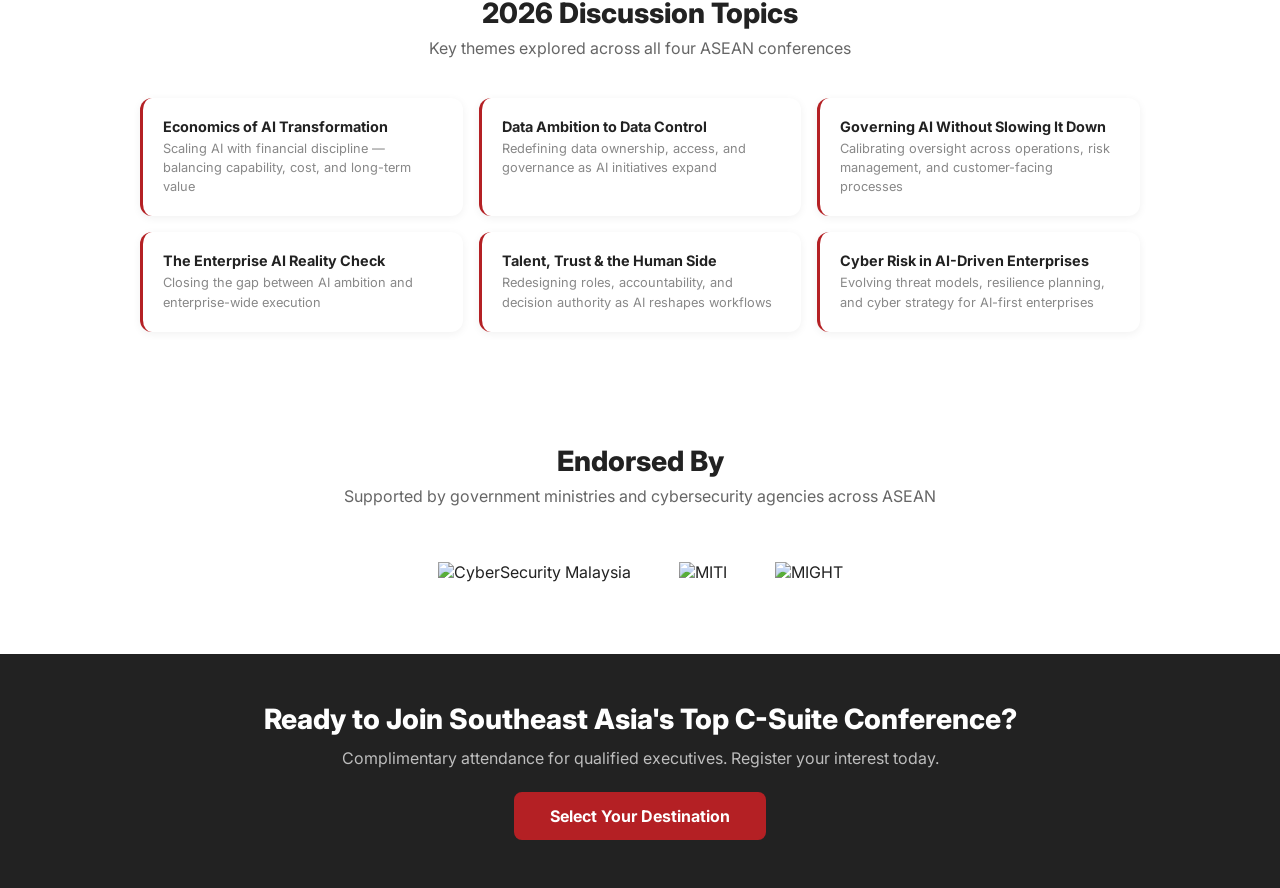
==== commit 5cd4eb24: "Remove footer from all pages in code repo https://claude.ai/code/session_014Hc96MZ4WP4v2mi9GuiSZp" ====
--- a/index.html
+++ b/index.html
@@ -269,5 +269,12 @@
     </div>
 </section>
 
+<!-- CTA -->
+<section class="hub-cta-banner">
+    <h2>Ready to Join Southeast Asia's Top C-Suite Conference?</h2>
+    <p>Complimentary attendance for qualified executives. Register your interest today.</p>
+    <a href="#destinations">Select Your Destination</a>
+</section>
+
 </body>
 </html>
